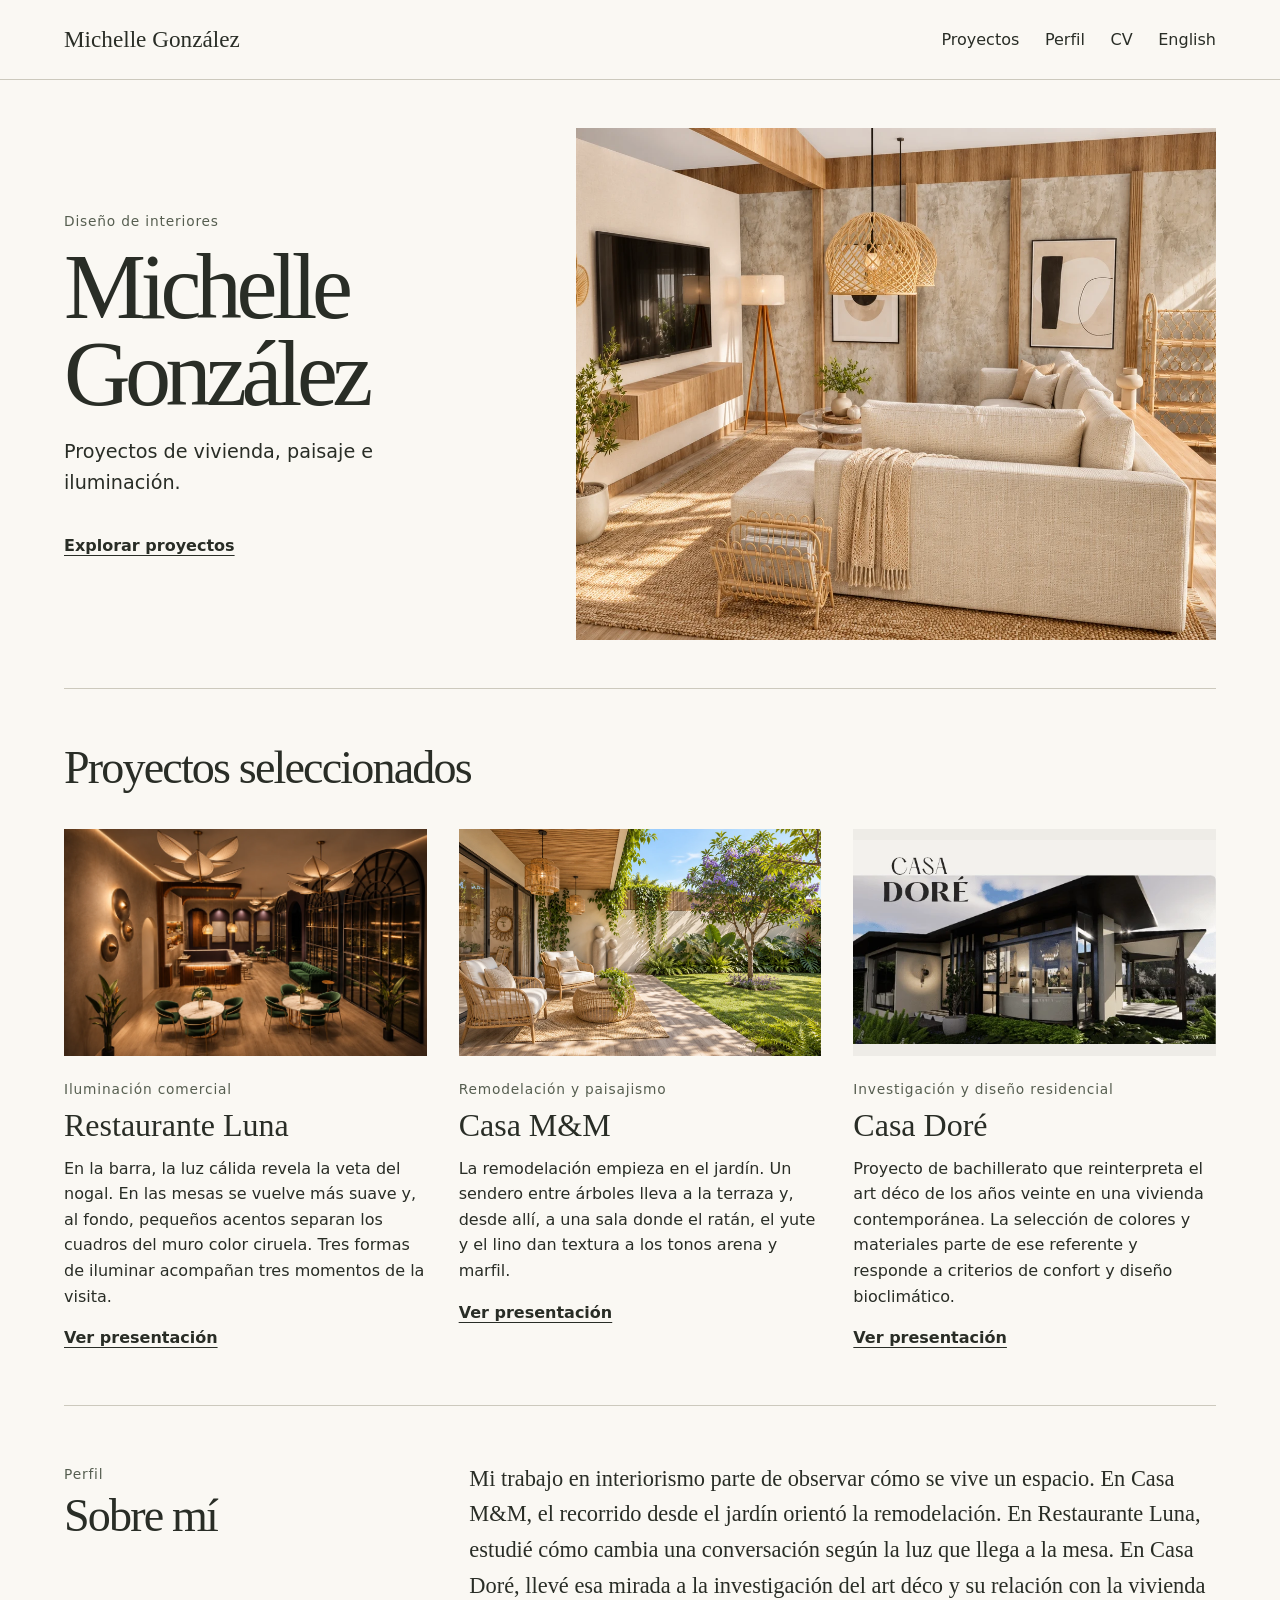
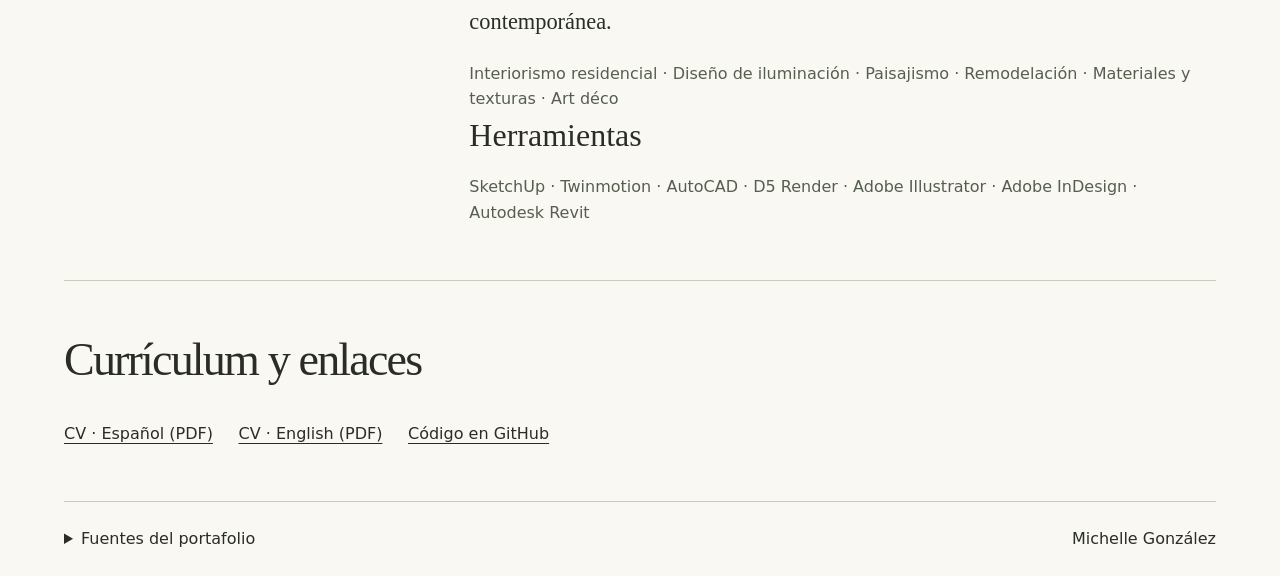
==== public/index.html @ 4751fafd "Agrega la primera versión del portafolio bilingüe" ====
<!doctype html><html lang="es"><head><meta charset="utf-8"><meta name="viewport" content="width=device-width,initial-scale=1"><title>Michelle González | Diseño de interiores</title><meta name="description" content="Mi trabajo en interiorismo parte de observar cómo se vive un espacio. En Casa M&amp;M, el recorrido desde el jardín orientó la remodelación. En Restaurante Luna, estudié cómo cambia una conversación según la luz que llega a la mesa. En Casa Doré, llevé esa mirada a la investigación del art déco y su relación con la vivienda contemporánea."><meta name="keywords" content="Interiorismo residencial, Diseño de iluminación, Paisajismo, Remodelación, Materiales y texturas, Art déco, SketchUp, Twinmotion, AutoCAD, D5 Render, Adobe Illustrator, Adobe InDesign, Autodesk Revit"><link rel="stylesheet" href="style.css"></head>
<body><header><a class="brand" href="#top">Michelle González</a><nav aria-label="Navegación"><a href="#projects">Proyectos</a><a href="#profile">Perfil</a><a href="#cv">CV</a><a lang="en" href="en.html">English</a></nav></header>
<main id="top"><section class="hero"><div><small>Diseño de interiores</small><h1>Michelle<br>González</h1><p>Proyectos de vivienda, paisaje e iluminación.</p><a class="under" href="#projects">Explorar proyectos</a></div><img src="img/sala.webp" alt="Sala de Casa M&amp;M con ventanales y mobiliario de fibras naturales"></section>
<section id="projects"><h2>Proyectos seleccionados</h2><div class="grid"><article><a href="https://canva.link/41zohzijkpnqaip" aria-label="Restaurante Luna"><img loading="lazy" src="img/luna.webp" alt="Restaurante Luna"></a><small>Iluminación comercial</small><h3>Restaurante Luna</h3><p>En la barra, la luz cálida revela la veta del nogal. En las mesas se vuelve más suave y, al fondo, pequeños acentos separan los cuadros del muro color ciruela. Tres formas de iluminar acompañan tres momentos de la visita.</p><a class="under" href="https://canva.link/41zohzijkpnqaip">Ver presentación</a></article><article><a href="https://canva.link/nnrv6c98b4fl7xy" aria-label="Casa M&amp;M"><img loading="lazy" src="img/jardin.webp" alt="Casa M&amp;M"></a><small>Remodelación y paisajismo</small><h3>Casa M&amp;M</h3><p>La remodelación empieza en el jardín. Un sendero entre árboles lleva a la terraza y, desde allí, a una sala donde el ratán, el yute y el lino dan textura a los tonos arena y marfil.</p><a class="under" href="https://canva.link/nnrv6c98b4fl7xy">Ver presentación</a></article><article><a href="https://canva.link/pjuh55f2u64yrvx" aria-label="Casa Doré"><img loading="lazy" src="img/dore.webp" alt="Casa Doré"></a><small>Investigación y diseño residencial</small><h3>Casa Doré</h3><p>Proyecto de bachillerato que reinterpreta el art déco de los años veinte en una vivienda contemporánea. La selección de colores y materiales parte de ese referente y responde a criterios de confort y diseño bioclimático.</p><a class="under" href="https://canva.link/pjuh55f2u64yrvx">Ver presentación</a></article></div></section>
<section class="profile" id="profile"><div><small>Perfil</small><h2>Sobre mí</h2></div><div><p>Mi trabajo en interiorismo parte de observar cómo se vive un espacio. En Casa M&M, el recorrido desde el jardín orientó la remodelación. En Restaurante Luna, estudié cómo cambia una conversación según la luz que llega a la mesa. En Casa Doré, llevé esa mirada a la investigación del art déco y su relación con la vivienda contemporánea.</p><p class="terms">Interiorismo residencial · Diseño de iluminación · Paisajismo · Remodelación · Materiales y texturas · Art déco</p><h3>Herramientas</h3><p class="terms">SketchUp · Twinmotion · AutoCAD · D5 Render · Adobe Illustrator · Adobe InDesign · Autodesk Revit</p></div></section>
<section id="cv"><h2>Currículum y enlaces</h2><div class="resources"><a href="cv/michelle-gonzalez-es.pdf">CV · Español (PDF)</a><a href="cv/michelle-gonzalez-en.pdf">CV · English (PDF)</a><a href="https://github.com/MGM12-create/Portfolio">Código en GitHub</a></div></section>
<footer><details><summary>Fuentes del portafolio</summary><ul><li>González, Michelle. <a href="https://canva.link/41zohzijkpnqaip"><i>Restaurante Luna</i></a>. Iluminación comercial. Canva.</li><li>González, Michelle. <a href="https://canva.link/nnrv6c98b4fl7xy"><i>Casa M&amp;M</i></a>. Remodelación y paisajismo. Canva.</li><li>González, Michelle. <a href="https://canva.link/pjuh55f2u64yrvx"><i>Casa Doré</i></a>. Investigación y diseño residencial. Canva.</li></ul></details><span>Michelle González</span></footer></main></body></html>
---- public/style.css ----
*{box-sizing:border-box}html{scroll-behavior:smooth}body{margin:0;background:#faf8f3;color:#292d26;font:1rem/1.6 system-ui,sans-serif}header,main{max-width:1440px;margin:auto}header{padding:1.3rem 5vw;display:flex;align-items:center;justify-content:space-between;gap:1.2rem;flex-wrap:wrap;border-bottom:1px solid #ccc9bd}.brand,h1,h2,h3{font-family:Georgia,serif;font-weight:400}.brand{font-size:1.45rem;text-decoration:none}a{color:inherit;text-underline-offset:.25em}nav,.resources{display:flex;gap:1.6rem;flex-wrap:wrap}nav a{text-decoration:none}nav a:hover,.brand:hover{text-decoration:underline}main{padding:0 5vw}.hero{display:grid;grid-template-columns:.85fr 1.15fr;align-items:center;gap:3vw;padding:3rem 0}.hero img{width:100%;height:clamp(340px,40vw,560px);object-fit:cover}.hero p{max-width:26ch;font-size:1.2rem}.hero .under{margin-top:1rem}small,.terms{color:#565e50}small{font-size:.86rem;letter-spacing:.06em}h1{font-size:clamp(3.8rem,7.2vw,7.3rem);letter-spacing:-.06em;line-height:.94;margin:.65rem 0 1.2rem}h2{font-size:clamp(2rem,3.6vw,3.7rem);line-height:1.1;margin:0 0 2.2rem;letter-spacing:-.04em}h3{font-size:2rem;margin:.3rem 0;line-height:1.15}section:not(.hero){border-top:1px solid #ccc9bd;padding:3.4rem 0}.grid{display:grid;grid-template-columns:repeat(3,1fr);gap:2rem}.grid img{width:100%;display:block;aspect-ratio:16/10;object-fit:cover;margin-bottom:1.3rem}.grid article:last-child img{object-fit:contain;background:#eeece7}.grid p{margin:.75rem 0 1rem}.under{display:inline-block;font-weight:550}.profile{display:grid;grid-template-columns:1fr 2fr;gap:2rem}.profile p{margin:0;font-family:Georgia,serif;font-size:1.4rem}.profile .terms{font:1rem/1.6 system-ui;margin-top:1.3rem}.profile h2{margin-top:.3rem}footer{border-top:1px solid #ccc9bd;padding:1.5rem 0;display:flex;justify-content:space-between;gap:1rem;flex-wrap:wrap}summary{cursor:pointer}a:focus-visible,summary:focus-visible{outline:3px solid #815638;outline-offset:4px}@media(max-width:760px){.hero,.profile,.grid{grid-template-columns:1fr}.hero{gap:2rem}.hero img{height:55vw;min-height:210px}.grid{gap:2.6rem}nav{gap:1rem}.profile{gap:.5rem}}@media(prefers-reduced-motion:reduce){html{scroll-behavior:auto}}
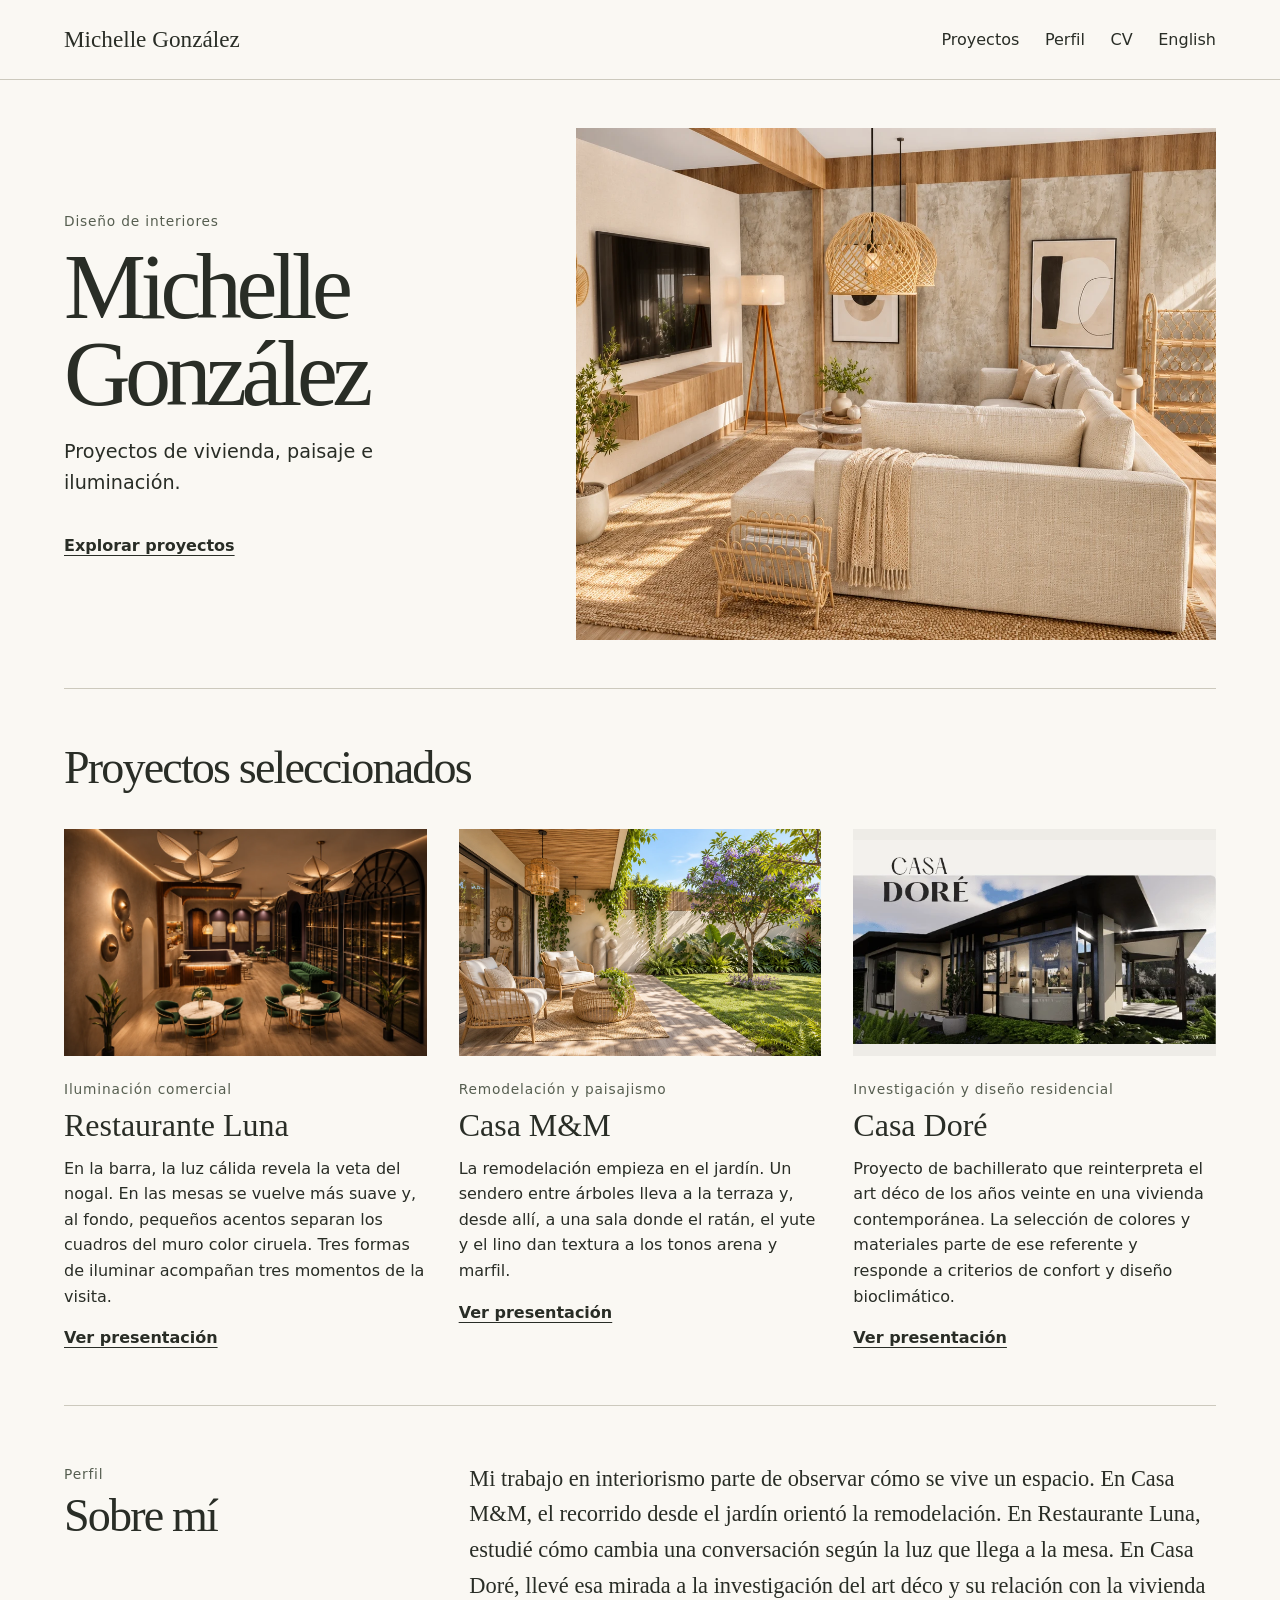
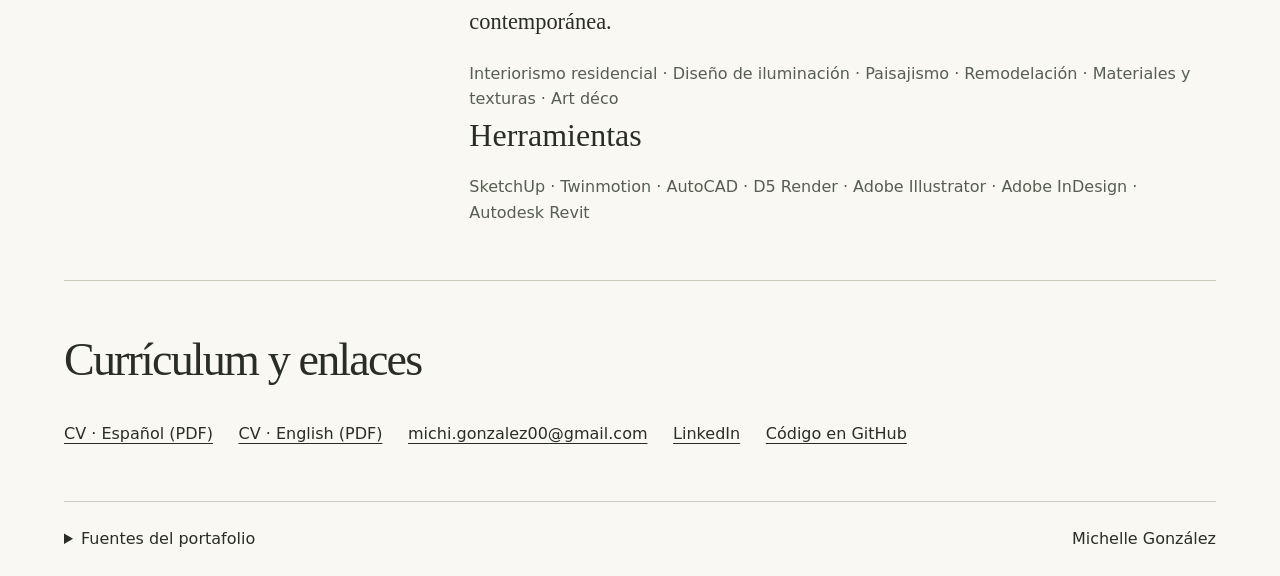
==== commit f944120f: "Agrega el correo y LinkedIn al portafolio" ====
--- a/public/index.html
+++ b/public/index.html
@@ -3,5 +3,5 @@
 <main id="top"><section class="hero"><div><small>Diseño de interiores</small><h1>Michelle<br>González</h1><p>Proyectos de vivienda, paisaje e iluminación.</p><a class="under" href="#projects">Explorar proyectos</a></div><img src="img/sala.webp" alt="Sala de Casa M&amp;M con ventanales y mobiliario de fibras naturales"></section>
 <section id="projects"><h2>Proyectos seleccionados</h2><div class="grid"><article><a href="https://canva.link/41zohzijkpnqaip" aria-label="Restaurante Luna"><img loading="lazy" src="img/luna.webp" alt="Restaurante Luna"></a><small>Iluminación comercial</small><h3>Restaurante Luna</h3><p>En la barra, la luz cálida revela la veta del nogal. En las mesas se vuelve más suave y, al fondo, pequeños acentos separan los cuadros del muro color ciruela. Tres formas de iluminar acompañan tres momentos de la visita.</p><a class="under" href="https://canva.link/41zohzijkpnqaip">Ver presentación</a></article><article><a href="https://canva.link/nnrv6c98b4fl7xy" aria-label="Casa M&amp;M"><img loading="lazy" src="img/jardin.webp" alt="Casa M&amp;M"></a><small>Remodelación y paisajismo</small><h3>Casa M&amp;M</h3><p>La remodelación empieza en el jardín. Un sendero entre árboles lleva a la terraza y, desde allí, a una sala donde el ratán, el yute y el lino dan textura a los tonos arena y marfil.</p><a class="under" href="https://canva.link/nnrv6c98b4fl7xy">Ver presentación</a></article><article><a href="https://canva.link/pjuh55f2u64yrvx" aria-label="Casa Doré"><img loading="lazy" src="img/dore.webp" alt="Casa Doré"></a><small>Investigación y diseño residencial</small><h3>Casa Doré</h3><p>Proyecto de bachillerato que reinterpreta el art déco de los años veinte en una vivienda contemporánea. La selección de colores y materiales parte de ese referente y responde a criterios de confort y diseño bioclimático.</p><a class="under" href="https://canva.link/pjuh55f2u64yrvx">Ver presentación</a></article></div></section>
 <section class="profile" id="profile"><div><small>Perfil</small><h2>Sobre mí</h2></div><div><p>Mi trabajo en interiorismo parte de observar cómo se vive un espacio. En Casa M&M, el recorrido desde el jardín orientó la remodelación. En Restaurante Luna, estudié cómo cambia una conversación según la luz que llega a la mesa. En Casa Doré, llevé esa mirada a la investigación del art déco y su relación con la vivienda contemporánea.</p><p class="terms">Interiorismo residencial · Diseño de iluminación · Paisajismo · Remodelación · Materiales y texturas · Art déco</p><h3>Herramientas</h3><p class="terms">SketchUp · Twinmotion · AutoCAD · D5 Render · Adobe Illustrator · Adobe InDesign · Autodesk Revit</p></div></section>
-<section id="cv"><h2>Currículum y enlaces</h2><div class="resources"><a href="cv/michelle-gonzalez-es.pdf">CV · Español (PDF)</a><a href="cv/michelle-gonzalez-en.pdf">CV · English (PDF)</a><a href="https://github.com/MGM12-create/Portfolio">Código en GitHub</a></div></section>
+<section id="cv"><h2>Currículum y enlaces</h2><div class="resources"><a href="cv/michelle-gonzalez-es.pdf">CV · Español (PDF)</a><a href="cv/michelle-gonzalez-en.pdf">CV · English (PDF)</a><a href="mailto:michi.gonzalez00@gmail.com">michi.gonzalez00@gmail.com</a><a href="https://www.linkedin.com/in/michelle-gonzalez-1055b81a6">LinkedIn</a><a href="https://github.com/MGM12-create/Portfolio">Código en GitHub</a></div></section>
 <footer><details><summary>Fuentes del portafolio</summary><ul><li>González, Michelle. <a href="https://canva.link/41zohzijkpnqaip"><i>Restaurante Luna</i></a>. Iluminación comercial. Canva.</li><li>González, Michelle. <a href="https://canva.link/nnrv6c98b4fl7xy"><i>Casa M&amp;M</i></a>. Remodelación y paisajismo. Canva.</li><li>González, Michelle. <a href="https://canva.link/pjuh55f2u64yrvx"><i>Casa Doré</i></a>. Investigación y diseño residencial. Canva.</li></ul></details><span>Michelle González</span></footer></main></body></html>
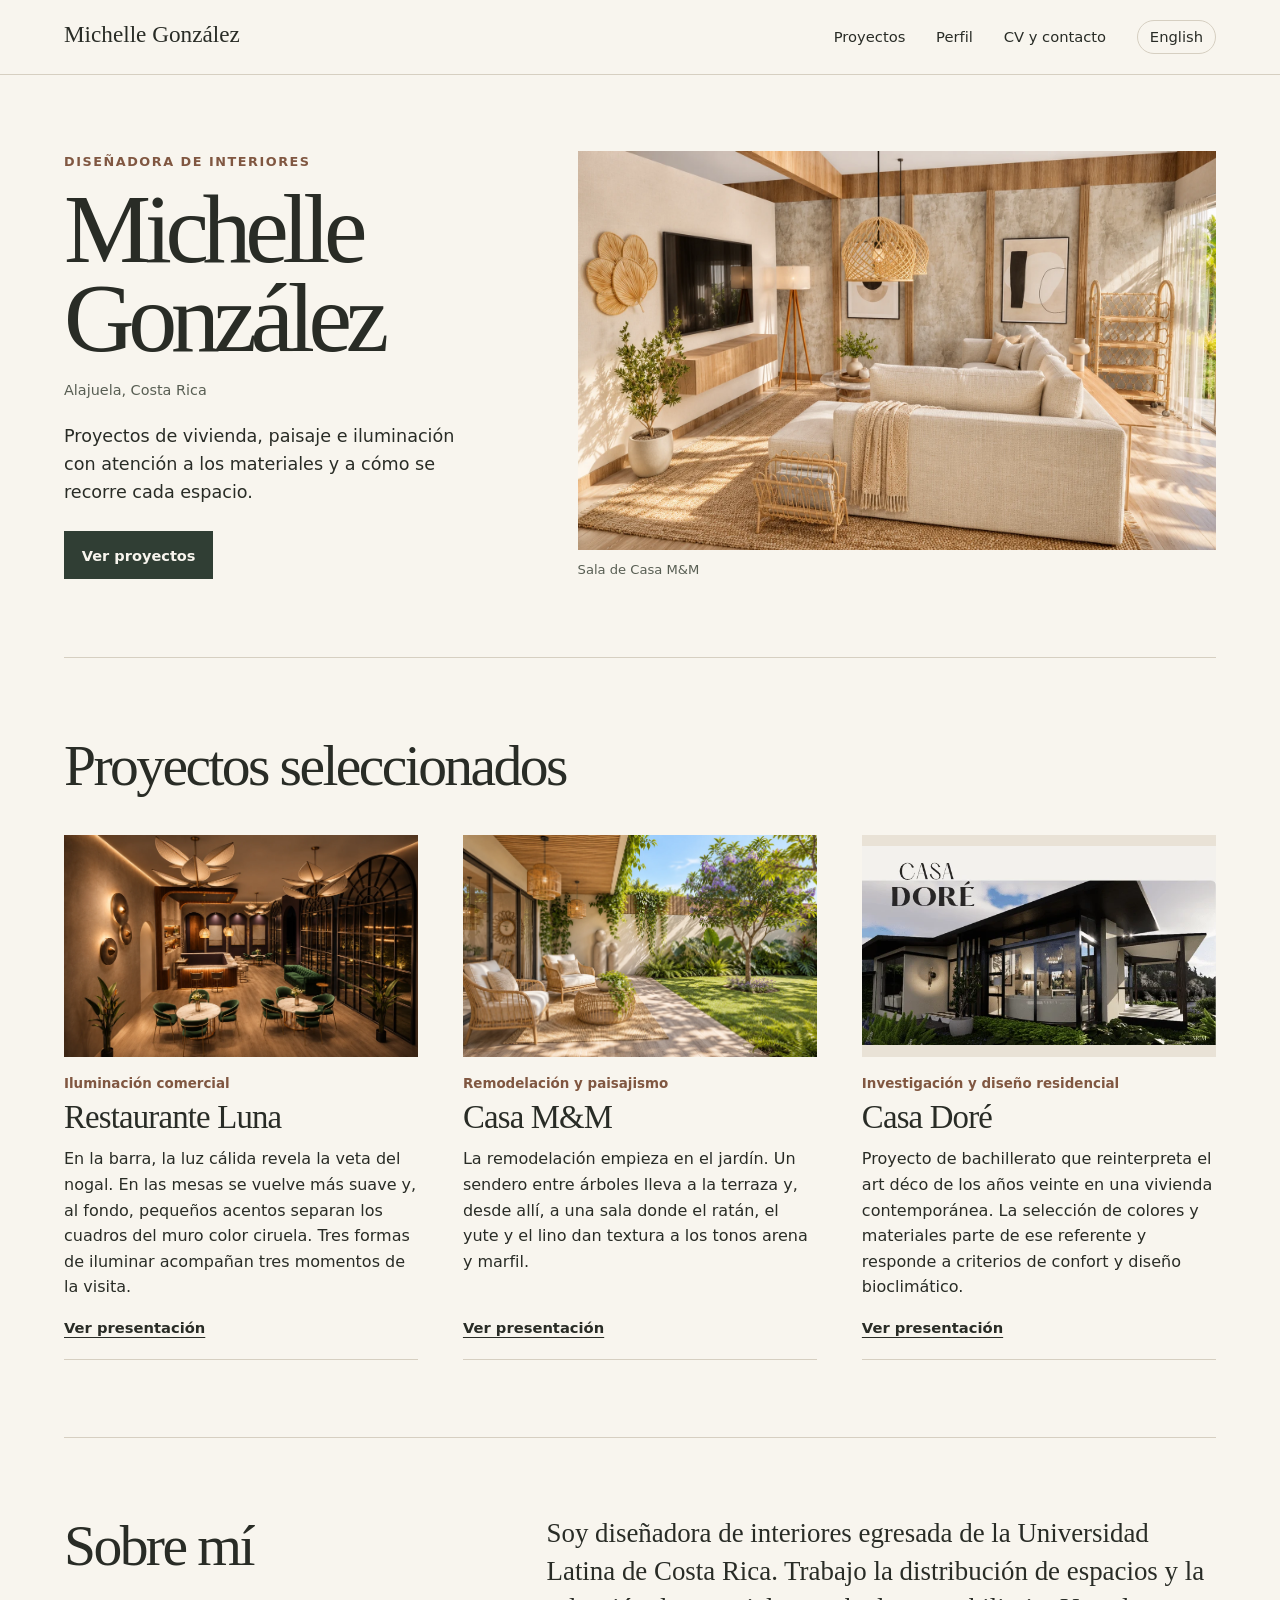
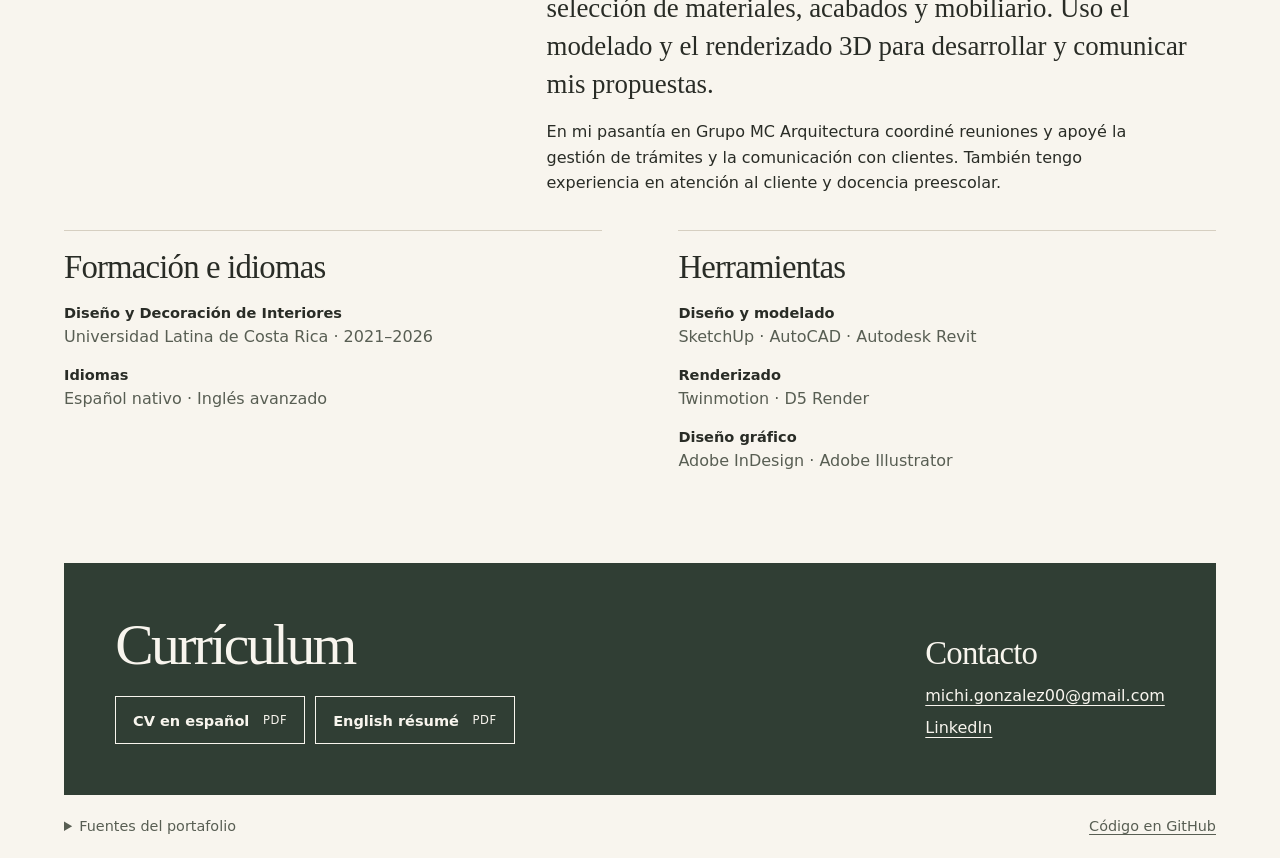
==== commit c3b51543: "Actualiza el perfil bilingüe, el diseño y los CV" ====
--- a/public/index.html
+++ b/public/index.html
@@ -1,7 +1,116 @@
-<!doctype html><html lang="es"><head><meta charset="utf-8"><meta name="viewport" content="width=device-width,initial-scale=1"><title>Michelle González | Diseño de interiores</title><meta name="description" content="Mi trabajo en interiorismo parte de observar cómo se vive un espacio. En Casa M&amp;M, el recorrido desde el jardín orientó la remodelación. En Restaurante Luna, estudié cómo cambia una conversación según la luz que llega a la mesa. En Casa Doré, llevé esa mirada a la investigación del art déco y su relación con la vivienda contemporánea."><meta name="keywords" content="Interiorismo residencial, Diseño de iluminación, Paisajismo, Remodelación, Materiales y texturas, Art déco, SketchUp, Twinmotion, AutoCAD, D5 Render, Adobe Illustrator, Adobe InDesign, Autodesk Revit"><link rel="stylesheet" href="style.css"></head>
-<body><header><a class="brand" href="#top">Michelle González</a><nav aria-label="Navegación"><a href="#projects">Proyectos</a><a href="#profile">Perfil</a><a href="#cv">CV</a><a lang="en" href="en.html">English</a></nav></header>
-<main id="top"><section class="hero"><div><small>Diseño de interiores</small><h1>Michelle<br>González</h1><p>Proyectos de vivienda, paisaje e iluminación.</p><a class="under" href="#projects">Explorar proyectos</a></div><img src="img/sala.webp" alt="Sala de Casa M&amp;M con ventanales y mobiliario de fibras naturales"></section>
-<section id="projects"><h2>Proyectos seleccionados</h2><div class="grid"><article><a href="https://canva.link/41zohzijkpnqaip" aria-label="Restaurante Luna"><img loading="lazy" src="img/luna.webp" alt="Restaurante Luna"></a><small>Iluminación comercial</small><h3>Restaurante Luna</h3><p>En la barra, la luz cálida revela la veta del nogal. En las mesas se vuelve más suave y, al fondo, pequeños acentos separan los cuadros del muro color ciruela. Tres formas de iluminar acompañan tres momentos de la visita.</p><a class="under" href="https://canva.link/41zohzijkpnqaip">Ver presentación</a></article><article><a href="https://canva.link/nnrv6c98b4fl7xy" aria-label="Casa M&amp;M"><img loading="lazy" src="img/jardin.webp" alt="Casa M&amp;M"></a><small>Remodelación y paisajismo</small><h3>Casa M&amp;M</h3><p>La remodelación empieza en el jardín. Un sendero entre árboles lleva a la terraza y, desde allí, a una sala donde el ratán, el yute y el lino dan textura a los tonos arena y marfil.</p><a class="under" href="https://canva.link/nnrv6c98b4fl7xy">Ver presentación</a></article><article><a href="https://canva.link/pjuh55f2u64yrvx" aria-label="Casa Doré"><img loading="lazy" src="img/dore.webp" alt="Casa Doré"></a><small>Investigación y diseño residencial</small><h3>Casa Doré</h3><p>Proyecto de bachillerato que reinterpreta el art déco de los años veinte en una vivienda contemporánea. La selección de colores y materiales parte de ese referente y responde a criterios de confort y diseño bioclimático.</p><a class="under" href="https://canva.link/pjuh55f2u64yrvx">Ver presentación</a></article></div></section>
-<section class="profile" id="profile"><div><small>Perfil</small><h2>Sobre mí</h2></div><div><p>Mi trabajo en interiorismo parte de observar cómo se vive un espacio. En Casa M&M, el recorrido desde el jardín orientó la remodelación. En Restaurante Luna, estudié cómo cambia una conversación según la luz que llega a la mesa. En Casa Doré, llevé esa mirada a la investigación del art déco y su relación con la vivienda contemporánea.</p><p class="terms">Interiorismo residencial · Diseño de iluminación · Paisajismo · Remodelación · Materiales y texturas · Art déco</p><h3>Herramientas</h3><p class="terms">SketchUp · Twinmotion · AutoCAD · D5 Render · Adobe Illustrator · Adobe InDesign · Autodesk Revit</p></div></section>
-<section id="cv"><h2>Currículum y enlaces</h2><div class="resources"><a href="cv/michelle-gonzalez-es.pdf">CV · Español (PDF)</a><a href="cv/michelle-gonzalez-en.pdf">CV · English (PDF)</a><a href="mailto:michi.gonzalez00@gmail.com">michi.gonzalez00@gmail.com</a><a href="https://www.linkedin.com/in/michelle-gonzalez-1055b81a6">LinkedIn</a><a href="https://github.com/MGM12-create/Portfolio">Código en GitHub</a></div></section>
-<footer><details><summary>Fuentes del portafolio</summary><ul><li>González, Michelle. <a href="https://canva.link/41zohzijkpnqaip"><i>Restaurante Luna</i></a>. Iluminación comercial. Canva.</li><li>González, Michelle. <a href="https://canva.link/nnrv6c98b4fl7xy"><i>Casa M&amp;M</i></a>. Remodelación y paisajismo. Canva.</li><li>González, Michelle. <a href="https://canva.link/pjuh55f2u64yrvx"><i>Casa Doré</i></a>. Investigación y diseño residencial. Canva.</li></ul></details><span>Michelle González</span></footer></main></body></html>+<!doctype html>
+<html lang="es">
+<head>
+  <meta charset="utf-8">
+  <meta name="viewport" content="width=device-width, initial-scale=1">
+  <title>Michelle González | Diseñadora de interiores</title>
+  <meta name="description" content="Soy diseñadora de interiores egresada de la Universidad Latina de Costa Rica. Trabajo la distribución de espacios y la selección de materiales, acabados y mobiliario. Uso el modelado y el renderizado 3D para desarrollar y comunicar mis propuestas.">
+  <link rel="stylesheet" href="style.css">
+</head>
+<body id="top">
+  <header class="site-header">
+    <a class="brand" href="#top">Michelle González</a>
+    <nav aria-label="Navegación principal">
+      <a href="#projects">Proyectos</a>
+      <a href="#profile">Perfil</a>
+      <a href="#cv">CV y contacto</a>
+      <a class="language" lang="en" hreflang="en" href="en.html">English</a>
+    </nav>
+  </header>
+  <main>
+    <section class="hero">
+      <div>
+        <p class="profession">Diseñadora de interiores</p>
+        <h1>Michelle<br>González</h1>
+        <p class="location">Alajuela, Costa Rica</p>
+        <p class="hero-intro">Proyectos de vivienda, paisaje e iluminación con atención a los materiales y a cómo se recorre cada espacio.</p>
+        <a class="button primary" href="#projects">Ver proyectos</a>
+      </div>
+      <figure>
+        <img src="img/sala.webp" width="1586" height="992" alt="Sala de Casa M&amp;M con ventanales y mobiliario de fibras naturales">
+        <figcaption>Sala de Casa M&amp;M</figcaption>
+      </figure>
+    </section>
+    <section class="projects" id="projects">
+      <h2>Proyectos seleccionados</h2>
+      <div class="project-grid">
+          <article class="project">
+            <a class="project-image" href="https://canva.link/41zohzijkpnqaip" aria-label="Ver presentación: Restaurante Luna">
+              <img loading="lazy" src="img/luna.webp" alt="Restaurante Luna">
+            </a>
+            <p class="project-category">Iluminación comercial</p>
+            <h3>Restaurante Luna</h3>
+            <p>En la barra, la luz cálida revela la veta del nogal. En las mesas se vuelve más suave y, al fondo, pequeños acentos separan los cuadros del muro color ciruela. Tres formas de iluminar acompañan tres momentos de la visita.</p>
+            <a class="project-link" href="https://canva.link/41zohzijkpnqaip" aria-label="Ver presentación: Restaurante Luna">Ver presentación</a>
+          </article>
+          <article class="project">
+            <a class="project-image" href="https://canva.link/nnrv6c98b4fl7xy" aria-label="Ver presentación: Casa M&amp;M">
+              <img loading="lazy" src="img/jardin.webp" alt="Casa M&amp;M">
+            </a>
+            <p class="project-category">Remodelación y paisajismo</p>
+            <h3>Casa M&amp;M</h3>
+            <p>La remodelación empieza en el jardín. Un sendero entre árboles lleva a la terraza y, desde allí, a una sala donde el ratán, el yute y el lino dan textura a los tonos arena y marfil.</p>
+            <a class="project-link" href="https://canva.link/nnrv6c98b4fl7xy" aria-label="Ver presentación: Casa M&amp;M">Ver presentación</a>
+          </article>
+          <article class="project">
+            <a class="project-image" href="https://canva.link/pjuh55f2u64yrvx" aria-label="Ver presentación: Casa Doré">
+              <img loading="lazy" src="img/dore.webp" alt="Casa Doré">
+            </a>
+            <p class="project-category">Investigación y diseño residencial</p>
+            <h3>Casa Doré</h3>
+            <p>Proyecto de bachillerato que reinterpreta el art déco de los años veinte en una vivienda contemporánea. La selección de colores y materiales parte de ese referente y responde a criterios de confort y diseño bioclimático.</p>
+            <a class="project-link" href="https://canva.link/pjuh55f2u64yrvx" aria-label="Ver presentación: Casa Doré">Ver presentación</a>
+          </article>
+      </div>
+    </section>
+    <section class="profile" id="profile">
+      <div class="profile-intro">
+        <h2>Sobre mí</h2>
+        <div>
+          <p class="bio">Soy diseñadora de interiores egresada de la Universidad Latina de Costa Rica. Trabajo la distribución de espacios y la selección de materiales, acabados y mobiliario. Uso el modelado y el renderizado 3D para desarrollar y comunicar mis propuestas.</p>
+          <p>En mi pasantía en Grupo MC Arquitectura coordiné reuniones y apoyé la gestión de trámites y la comunicación con clientes. También tengo experiencia en atención al cliente y docencia preescolar.</p>
+        </div>
+      </div>
+      <div class="profile-details">
+        <div>
+          <h3>Formación e idiomas</h3>
+          <dl>
+            <dt>Diseño y Decoración de Interiores</dt>
+            <dd>Universidad Latina de Costa Rica · 2021–2026</dd>
+            <dt>Idiomas</dt>
+            <dd>Español nativo · Inglés avanzado</dd>
+          </dl>
+        </div>
+        <div>
+          <h3>Herramientas</h3>
+          <dl>
+            <dt>Diseño y modelado</dt>
+            <dd>SketchUp · AutoCAD · Autodesk Revit</dd>
+            <dt>Renderizado</dt>
+            <dd>Twinmotion · D5 Render</dd>
+            <dt>Diseño gráfico</dt>
+            <dd>Adobe InDesign · Adobe Illustrator</dd>
+          </dl>
+        </div>
+      </div>
+    </section>
+    <section class="cv" id="cv">
+      <div>
+        <h2>Currículum</h2>
+        <div class="cv-links"><a class="button" href="cv/michelle-gonzalez-es.pdf" lang="es" hreflang="es">CV en español <span>PDF</span></a><a class="button" href="cv/michelle-gonzalez-en.pdf" lang="en" hreflang="en">English résumé <span>PDF</span></a></div>
+      </div>
+        <div class="contact">
+          <h3>Contacto</h3>
+          <ul><li><a href="mailto:michi.gonzalez00@gmail.com">michi.gonzalez00@gmail.com</a></li><li><a href="https://www.linkedin.com/in/michelle-gonzalez-1055b81a6">LinkedIn</a></li></ul>
+        </div>
+    </section>
+  </main>
+  <footer class="site-footer">
+    <details>
+      <summary>Fuentes del portafolio</summary>
+      <ul><li>González, Michelle. <a href="https://canva.link/41zohzijkpnqaip"><cite>Restaurante Luna</cite></a>. Iluminación comercial. Canva.</li><li>González, Michelle. <a href="https://canva.link/nnrv6c98b4fl7xy"><cite>Casa M&amp;M</cite></a>. Remodelación y paisajismo. Canva.</li><li>González, Michelle. <a href="https://canva.link/pjuh55f2u64yrvx"><cite>Casa Doré</cite></a>. Investigación y diseño residencial. Canva.</li></ul>
+    </details>
+    <a href="https://github.com/MGM12-create/Portfolio">Código en GitHub</a>
+  </footer>
+</body>
+</html>
--- a/public/style.css
+++ b/public/style.css
@@ -1 +1,320 @@
-*{box-sizing:border-box}html{scroll-behavior:smooth}body{margin:0;background:#faf8f3;color:#292d26;font:1rem/1.6 system-ui,sans-serif}header,main{max-width:1440px;margin:auto}header{padding:1.3rem 5vw;display:flex;align-items:center;justify-content:space-between;gap:1.2rem;flex-wrap:wrap;border-bottom:1px solid #ccc9bd}.brand,h1,h2,h3{font-family:Georgia,serif;font-weight:400}.brand{font-size:1.45rem;text-decoration:none}a{color:inherit;text-underline-offset:.25em}nav,.resources{display:flex;gap:1.6rem;flex-wrap:wrap}nav a{text-decoration:none}nav a:hover,.brand:hover{text-decoration:underline}main{padding:0 5vw}.hero{display:grid;grid-template-columns:.85fr 1.15fr;align-items:center;gap:3vw;padding:3rem 0}.hero img{width:100%;height:clamp(340px,40vw,560px);object-fit:cover}.hero p{max-width:26ch;font-size:1.2rem}.hero .under{margin-top:1rem}small,.terms{color:#565e50}small{font-size:.86rem;letter-spacing:.06em}h1{font-size:clamp(3.8rem,7.2vw,7.3rem);letter-spacing:-.06em;line-height:.94;margin:.65rem 0 1.2rem}h2{font-size:clamp(2rem,3.6vw,3.7rem);line-height:1.1;margin:0 0 2.2rem;letter-spacing:-.04em}h3{font-size:2rem;margin:.3rem 0;line-height:1.15}section:not(.hero){border-top:1px solid #ccc9bd;padding:3.4rem 0}.grid{display:grid;grid-template-columns:repeat(3,1fr);gap:2rem}.grid img{width:100%;display:block;aspect-ratio:16/10;object-fit:cover;margin-bottom:1.3rem}.grid article:last-child img{object-fit:contain;background:#eeece7}.grid p{margin:.75rem 0 1rem}.under{display:inline-block;font-weight:550}.profile{display:grid;grid-template-columns:1fr 2fr;gap:2rem}.profile p{margin:0;font-family:Georgia,serif;font-size:1.4rem}.profile .terms{font:1rem/1.6 system-ui;margin-top:1.3rem}.profile h2{margin-top:.3rem}footer{border-top:1px solid #ccc9bd;padding:1.5rem 0;display:flex;justify-content:space-between;gap:1rem;flex-wrap:wrap}summary{cursor:pointer}a:focus-visible,summary:focus-visible{outline:3px solid #815638;outline-offset:4px}@media(max-width:760px){.hero,.profile,.grid{grid-template-columns:1fr}.hero{gap:2rem}.hero img{height:55vw;min-height:210px}.grid{gap:2.6rem}nav{gap:1rem}.profile{gap:.5rem}}@media(prefers-reduced-motion:reduce){html{scroll-behavior:auto}}
+:root {
+  --paper: #f8f5ee;
+  --ink: #292c26;
+  --muted: #585e53;
+  --rule: #d6cfc1;
+  --green: #303e34;
+  --accent: #805741;
+  --serif: Georgia, "Times New Roman", serif;
+  --gutter: clamp(1.25rem, 5vw, 5rem);
+  --content: 90rem;
+}
+
+* { box-sizing: border-box; }
+
+html { scroll-behavior: smooth; }
+
+body {
+  margin: 0;
+  background: var(--paper);
+  color: var(--ink);
+  font: 1rem/1.6 system-ui, sans-serif;
+}
+
+a {
+  color: inherit;
+  text-underline-offset: .24em;
+}
+
+a:hover { text-decoration-thickness: .12em; }
+
+a:focus-visible,
+summary:focus-visible {
+  outline: 2px solid currentColor;
+  outline-offset: 4px;
+}
+
+h1, h2, h3 {
+  margin: 0;
+  font-family: var(--serif);
+  font-weight: 400;
+  line-height: 1.08;
+}
+
+h2 {
+  font-size: clamp(2.35rem, 4.5vw, 4.2rem);
+  letter-spacing: -.045em;
+}
+
+h3 {
+  font-size: clamp(1.55rem, 3vw, 2.05rem);
+  letter-spacing: -.025em;
+}
+
+.site-header,
+.site-footer,
+main {
+  max-width: var(--content);
+  margin-inline: auto;
+  padding-inline: var(--gutter);
+}
+
+.site-header,
+.site-footer {
+  display: flex;
+  flex-wrap: wrap;
+  align-items: baseline;
+  justify-content: space-between;
+  gap: .75rem 1.5rem;
+  padding-block: 1.25rem;
+}
+
+.site-header { border-bottom: 1px solid var(--rule); }
+
+.brand {
+  font: 1.45rem/1.2 var(--serif);
+  text-decoration: none;
+}
+
+nav {
+  display: flex;
+  flex-wrap: wrap;
+  align-items: center;
+  gap: .35rem clamp(.85rem, 2.4vw, 2rem);
+  font-size: .92rem;
+}
+
+nav a {
+  padding-block: .25rem;
+  text-decoration: none;
+}
+
+nav a:hover,
+.brand:hover {
+  text-decoration: underline;
+}
+
+.language {
+  border: 1px solid var(--rule);
+  border-radius: 2rem;
+  padding-inline: .75rem;
+}
+
+.hero {
+  display: grid;
+  grid-template-columns: 1fr 1.42fr;
+  align-items: center;
+  gap: clamp(2rem, 5vw, 5.5rem);
+  padding-block: clamp(2.75rem, 6vw, 6rem);
+}
+
+.profession {
+  margin: 0;
+  color: var(--accent);
+  font-size: .8rem;
+  font-weight: 650;
+  letter-spacing: .12em;
+  text-transform: uppercase;
+}
+
+h1 {
+  margin-block: .75rem 1rem;
+  font-size: clamp(3.5rem, 7.65vw, 7.25rem);
+  letter-spacing: -.065em;
+  line-height: .91;
+}
+
+.location {
+  margin: 0;
+  color: var(--muted);
+  font-size: .9rem;
+}
+
+.hero-intro {
+  max-width: 35ch;
+  margin-block: 1.25rem 1.55rem;
+  font-size: 1.1rem;
+}
+
+.button {
+  display: inline-flex;
+  align-items: center;
+  gap: .85rem;
+  padding: .7rem 1.05rem;
+  border: 1px solid currentColor;
+  font-size: .91rem;
+  font-weight: 600;
+  text-decoration: none;
+}
+
+.button:hover {
+  text-decoration: underline;
+}
+
+.primary {
+  border-color: var(--green);
+  background: var(--green);
+  color: var(--paper);
+}
+
+.hero figure { margin: 0; }
+
+.hero img,
+.project img {
+  display: block;
+  width: 100%;
+  height: auto;
+  object-fit: cover;
+  background: #e9e2d6;
+}
+
+.hero img { aspect-ratio: 8 / 5; }
+
+figcaption {
+  padding-top: .55rem;
+  color: var(--muted);
+  font-size: .82rem;
+}
+
+section[id] { scroll-margin-top: 1rem; }
+
+.projects,
+.profile {
+  border-top: 1px solid var(--rule);
+  padding-block: clamp(2.75rem, 6vw, 5.25rem);
+}
+
+.project-grid {
+  display: grid;
+  grid-template-columns: repeat(3, minmax(0, 1fr));
+  gap: clamp(1.25rem, 3.5vw, 3.5rem);
+  margin-top: clamp(1.6rem, 3vw, 2.75rem);
+}
+
+.project {
+  display: flex;
+  flex-direction: column;
+  border-bottom: 1px solid var(--rule);
+  padding-bottom: 1.25rem;
+}
+
+.project img { aspect-ratio: 8 / 5; }
+
+.project:last-child img { object-fit: contain; }
+
+.project p { margin: .7rem 0 1rem; }
+
+.project .project-category {
+  color: var(--accent);
+  font-size: .84rem;
+  font-weight: 600;
+  margin: 1rem 0 .35rem;
+}
+
+.project-link {
+  align-self: flex-start;
+  margin-top: auto;
+  font-size: .92rem;
+  font-weight: 600;
+}
+
+.profile-intro {
+  display: grid;
+  grid-template-columns: 1fr 1.65fr;
+  gap: 1.2rem clamp(2rem, 6vw, 6rem);
+}
+
+.profile-intro p {
+  max-width: 62ch;
+  margin: 0;
+}
+
+.profile-intro .bio {
+  margin-bottom: 1rem;
+  font: clamp(1.3rem, 2.1vw, 1.75rem)/1.4 var(--serif);
+}
+
+.profile-details {
+  display: grid;
+  grid-template-columns: 1fr 1fr;
+  gap: 1.5rem clamp(2rem, 6vw, 6rem);
+  margin-top: 2.1rem;
+}
+
+.profile-details > div {
+  border-top: 1px solid var(--rule);
+  padding-top: 1.2rem;
+}
+
+.profile-details dl { margin-bottom: 0; }
+
+.profile-details dt {
+  font-size: .91rem;
+  font-weight: 650;
+}
+
+.profile-details dd {
+  margin: 0 0 .8rem;
+  color: var(--muted);
+}
+
+.cv {
+  display: flex;
+  flex-wrap: wrap;
+  align-items: baseline;
+  justify-content: space-between;
+  gap: 1.75rem 3rem;
+  padding: clamp(1.5rem, 4vw, 3.5rem);
+  background: var(--green);
+  color: var(--paper);
+}
+
+.cv-links {
+  display: flex;
+  flex-wrap: wrap;
+  gap: .65rem;
+  margin-top: 1.25rem;
+}
+
+.cv-links span {
+  font-size: .72rem;
+  font-weight: 500;
+  letter-spacing: .05em;
+}
+
+.contact ul {
+  display: grid;
+  gap: .4rem;
+  margin: .7rem 0 0;
+  padding: 0;
+  list-style: none;
+  overflow-wrap: anywhere;
+}
+
+.site-footer {
+  color: var(--muted);
+  font-size: .9rem;
+}
+
+summary { cursor: pointer; }
+
+@media (max-width: 760px) {
+  .hero,
+  .profile-intro,
+  .profile-details,
+  .project-grid {
+    grid-template-columns: minmax(0, 1fr);
+  }
+
+  .hero { gap: 1.75rem; }
+
+  h1 { font-size: clamp(3.5rem, 11vw, 5.5rem); }
+
+  .project-grid { gap: 2rem; }
+
+  .profile-details { margin-top: 1.5rem; }
+}
+
+@media (prefers-reduced-motion: reduce) {
+  html { scroll-behavior: auto; }
+}
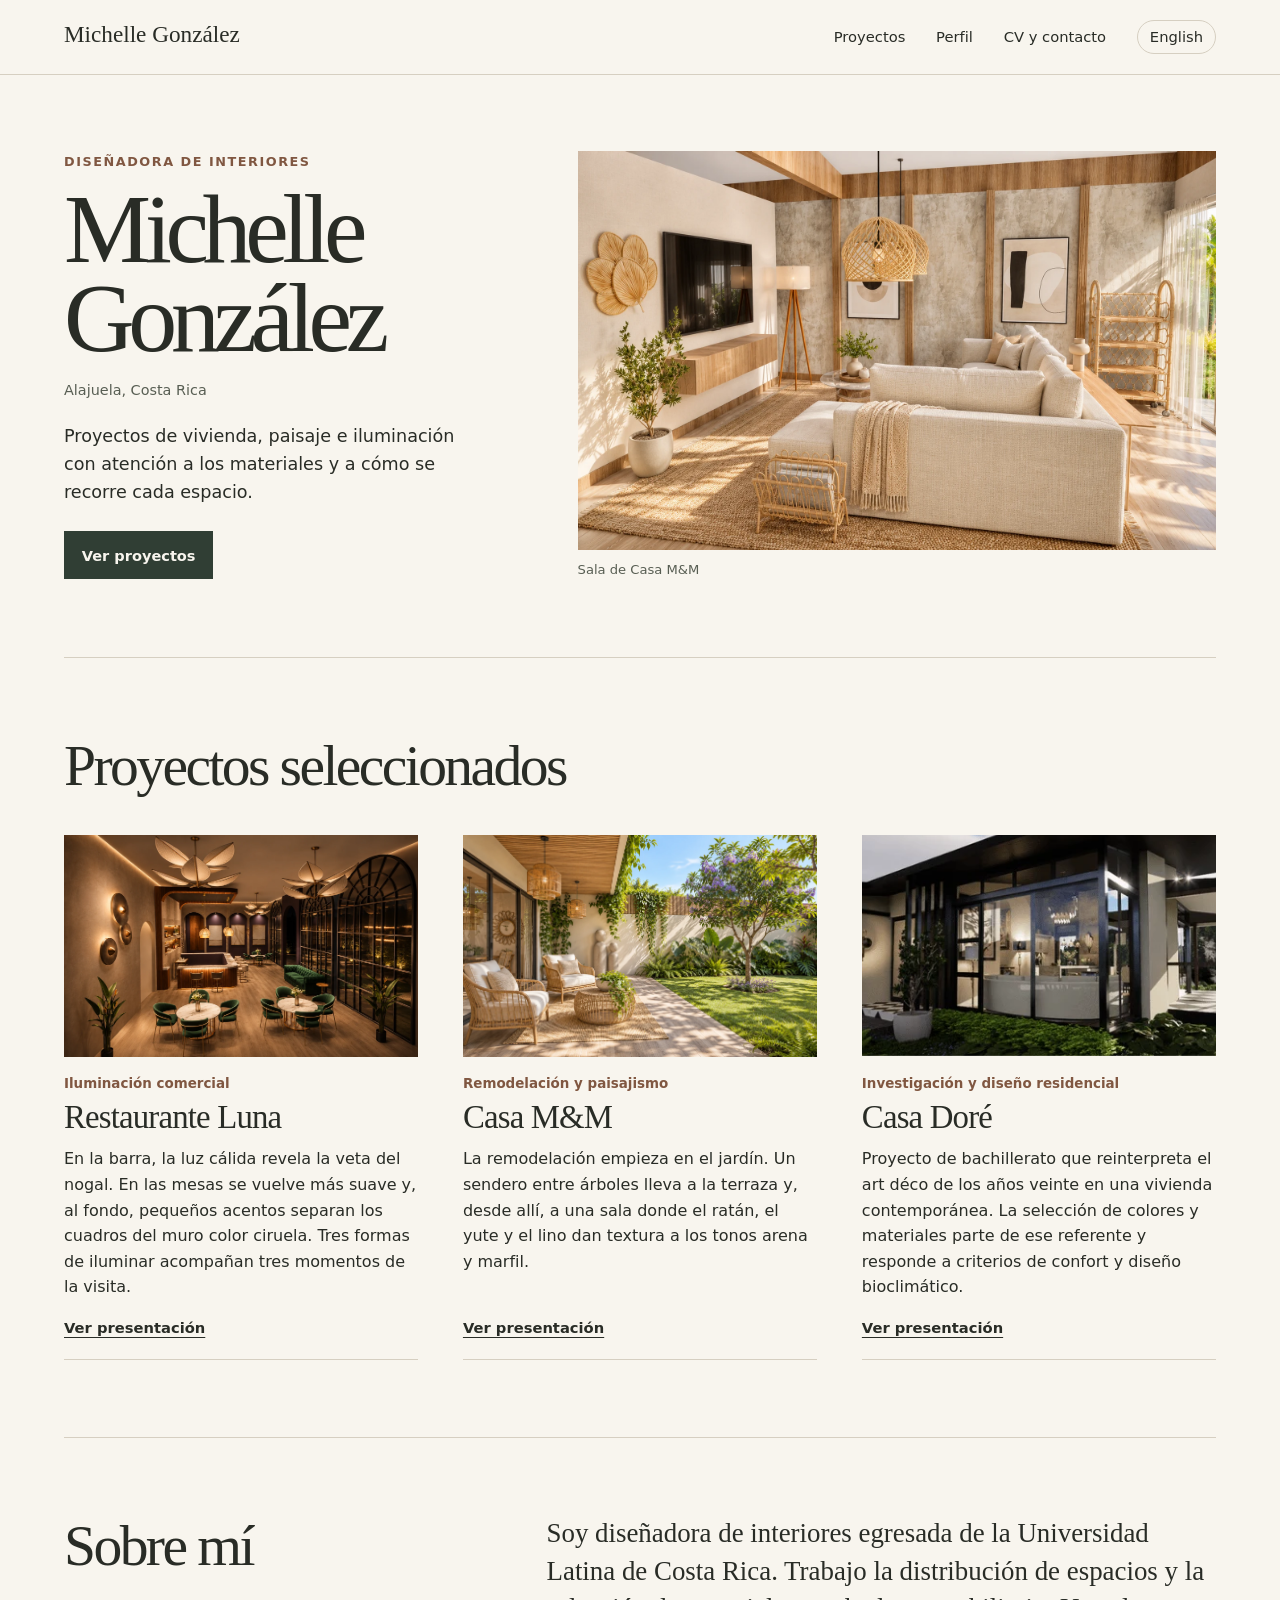
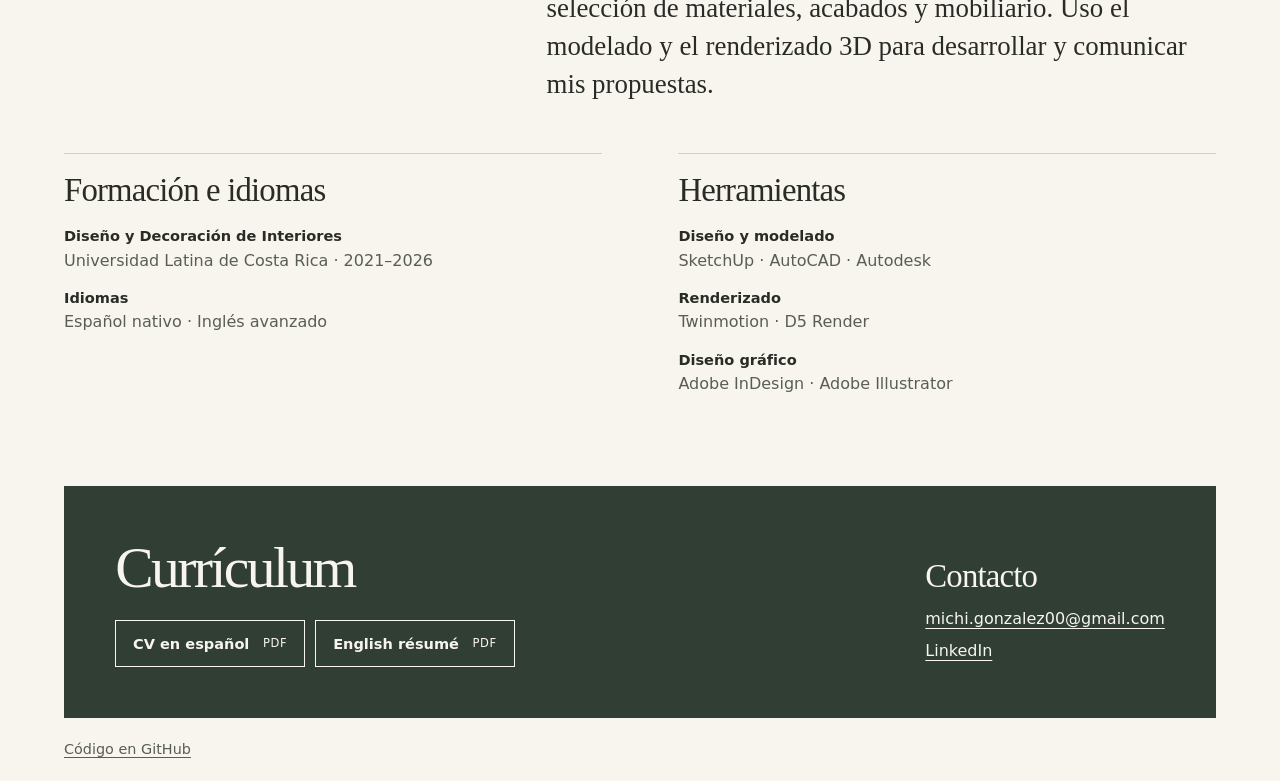
==== commit 5e6e1591: "Ajusta la tarjeta de Casa Doré y el contenido bilingüe" ====
--- a/public/index.html
+++ b/public/index.html
@@ -34,7 +34,7 @@
     <section class="projects" id="projects">
       <h2>Proyectos seleccionados</h2>
       <div class="project-grid">
-          <article class="project">
+          <article class="project project-luna">
             <a class="project-image" href="https://canva.link/41zohzijkpnqaip" aria-label="Ver presentación: Restaurante Luna">
               <img loading="lazy" src="img/luna.webp" alt="Restaurante Luna">
             </a>
@@ -43,7 +43,7 @@
             <p>En la barra, la luz cálida revela la veta del nogal. En las mesas se vuelve más suave y, al fondo, pequeños acentos separan los cuadros del muro color ciruela. Tres formas de iluminar acompañan tres momentos de la visita.</p>
             <a class="project-link" href="https://canva.link/41zohzijkpnqaip" aria-label="Ver presentación: Restaurante Luna">Ver presentación</a>
           </article>
-          <article class="project">
+          <article class="project project-jardin">
             <a class="project-image" href="https://canva.link/nnrv6c98b4fl7xy" aria-label="Ver presentación: Casa M&amp;M">
               <img loading="lazy" src="img/jardin.webp" alt="Casa M&amp;M">
             </a>
@@ -52,7 +52,7 @@
             <p>La remodelación empieza en el jardín. Un sendero entre árboles lleva a la terraza y, desde allí, a una sala donde el ratán, el yute y el lino dan textura a los tonos arena y marfil.</p>
             <a class="project-link" href="https://canva.link/nnrv6c98b4fl7xy" aria-label="Ver presentación: Casa M&amp;M">Ver presentación</a>
           </article>
-          <article class="project">
+          <article class="project project-dore">
             <a class="project-image" href="https://canva.link/pjuh55f2u64yrvx" aria-label="Ver presentación: Casa Doré">
               <img loading="lazy" src="img/dore.webp" alt="Casa Doré">
             </a>
@@ -68,7 +68,6 @@
         <h2>Sobre mí</h2>
         <div>
           <p class="bio">Soy diseñadora de interiores egresada de la Universidad Latina de Costa Rica. Trabajo la distribución de espacios y la selección de materiales, acabados y mobiliario. Uso el modelado y el renderizado 3D para desarrollar y comunicar mis propuestas.</p>
-          <p>En mi pasantía en Grupo MC Arquitectura coordiné reuniones y apoyé la gestión de trámites y la comunicación con clientes. También tengo experiencia en atención al cliente y docencia preescolar.</p>
         </div>
       </div>
       <div class="profile-details">
@@ -85,7 +84,7 @@
           <h3>Herramientas</h3>
           <dl>
             <dt>Diseño y modelado</dt>
-            <dd>SketchUp · AutoCAD · Autodesk Revit</dd>
+            <dd>SketchUp · AutoCAD · Autodesk</dd>
             <dt>Renderizado</dt>
             <dd>Twinmotion · D5 Render</dd>
             <dt>Diseño gráfico</dt>
@@ -106,10 +105,6 @@
     </section>
   </main>
   <footer class="site-footer">
-    <details>
-      <summary>Fuentes del portafolio</summary>
-      <ul><li>González, Michelle. <a href="https://canva.link/41zohzijkpnqaip"><cite>Restaurante Luna</cite></a>. Iluminación comercial. Canva.</li><li>González, Michelle. <a href="https://canva.link/nnrv6c98b4fl7xy"><cite>Casa M&amp;M</cite></a>. Remodelación y paisajismo. Canva.</li><li>González, Michelle. <a href="https://canva.link/pjuh55f2u64yrvx"><cite>Casa Doré</cite></a>. Investigación y diseño residencial. Canva.</li></ul>
-    </details>
     <a href="https://github.com/MGM12-create/Portfolio">Código en GitHub</a>
   </footer>
 </body>
--- a/public/style.css
+++ b/public/style.css
@@ -28,8 +28,7 @@
 
 a:hover { text-decoration-thickness: .12em; }
 
-a:focus-visible,
-summary:focus-visible {
+a:focus-visible {
   outline: 2px solid currentColor;
   outline-offset: 4px;
 }
@@ -200,7 +199,12 @@
 
 .project img { aspect-ratio: 8 / 5; }
 
-.project:last-child img { object-fit: contain; }
+.project-dore .project-image { overflow: hidden; }
+
+.project-dore img {
+  transform: scale(1.46);
+  transform-origin: center bottom;
+}
 
 .project p { margin: .7rem 0 1rem; }
 
@@ -296,8 +300,6 @@
   font-size: .9rem;
 }
 
-summary { cursor: pointer; }
-
 @media (max-width: 760px) {
   .hero,
   .profile-intro,
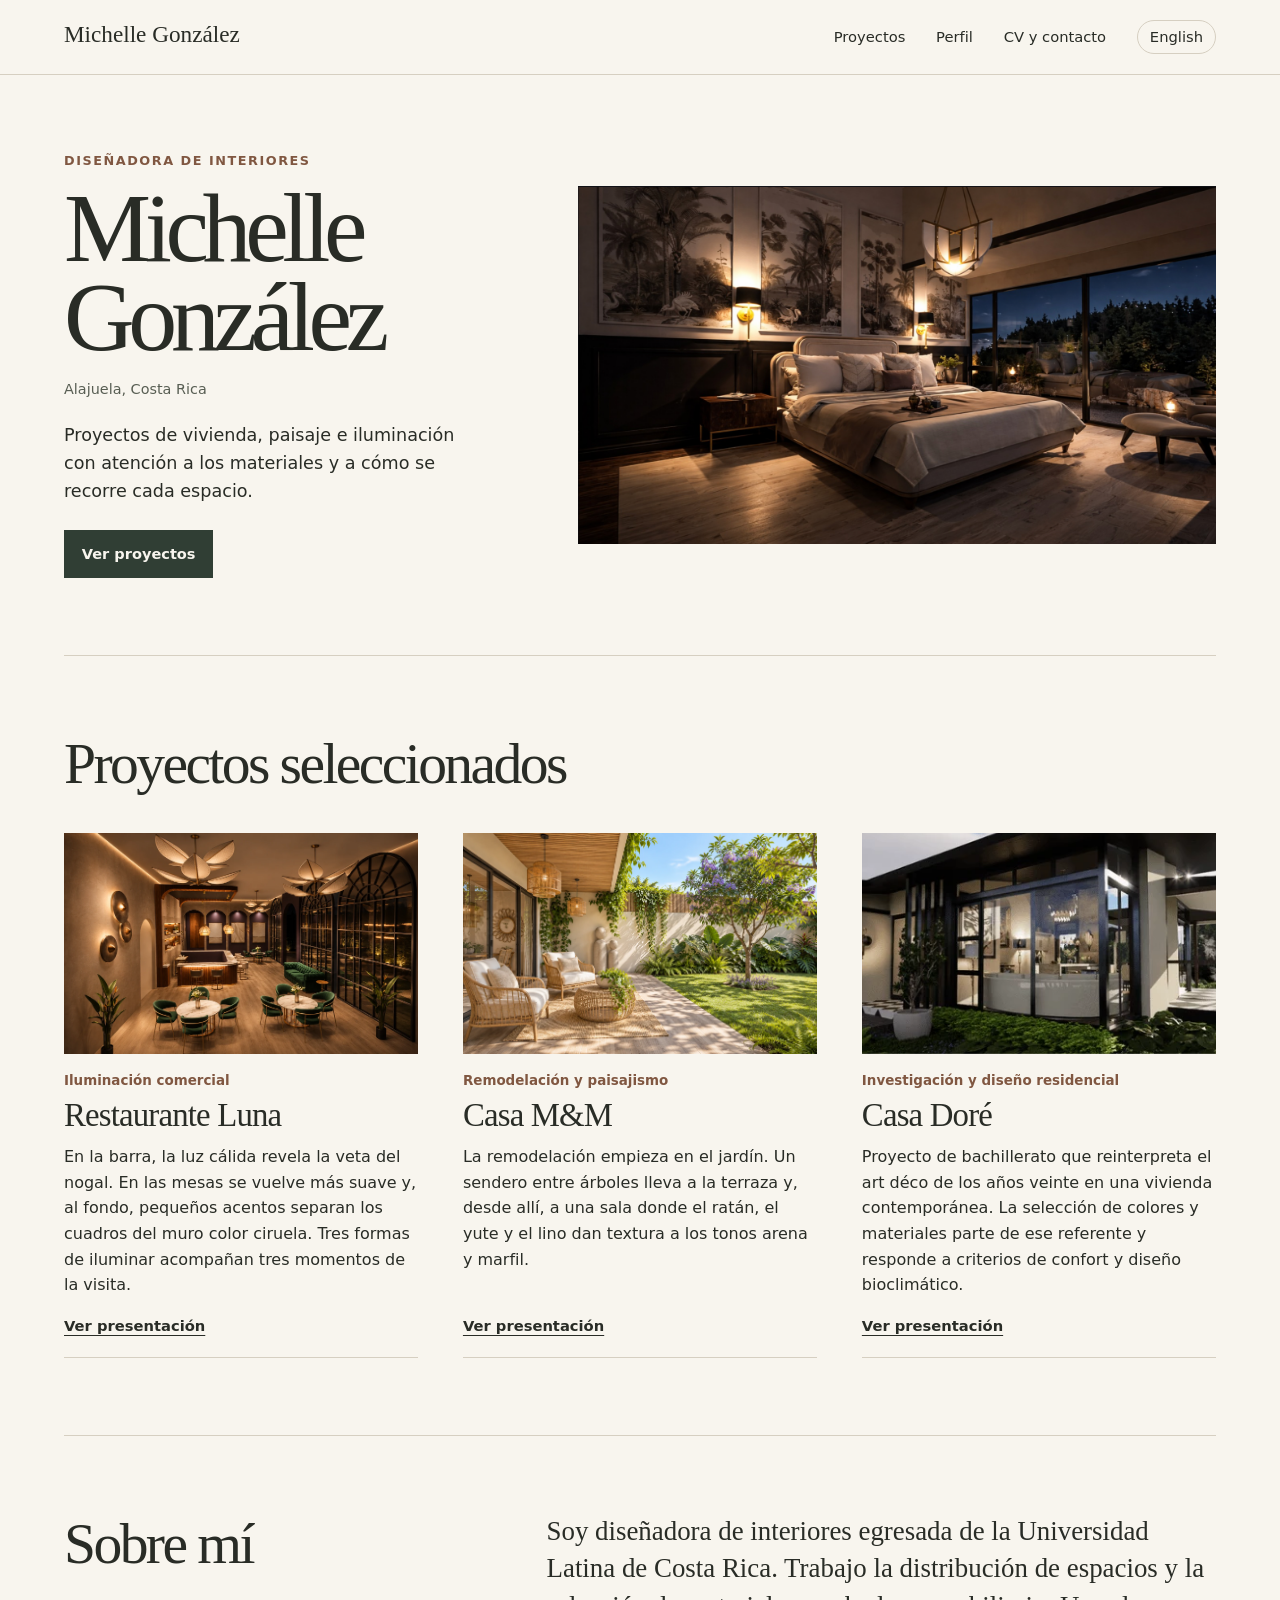
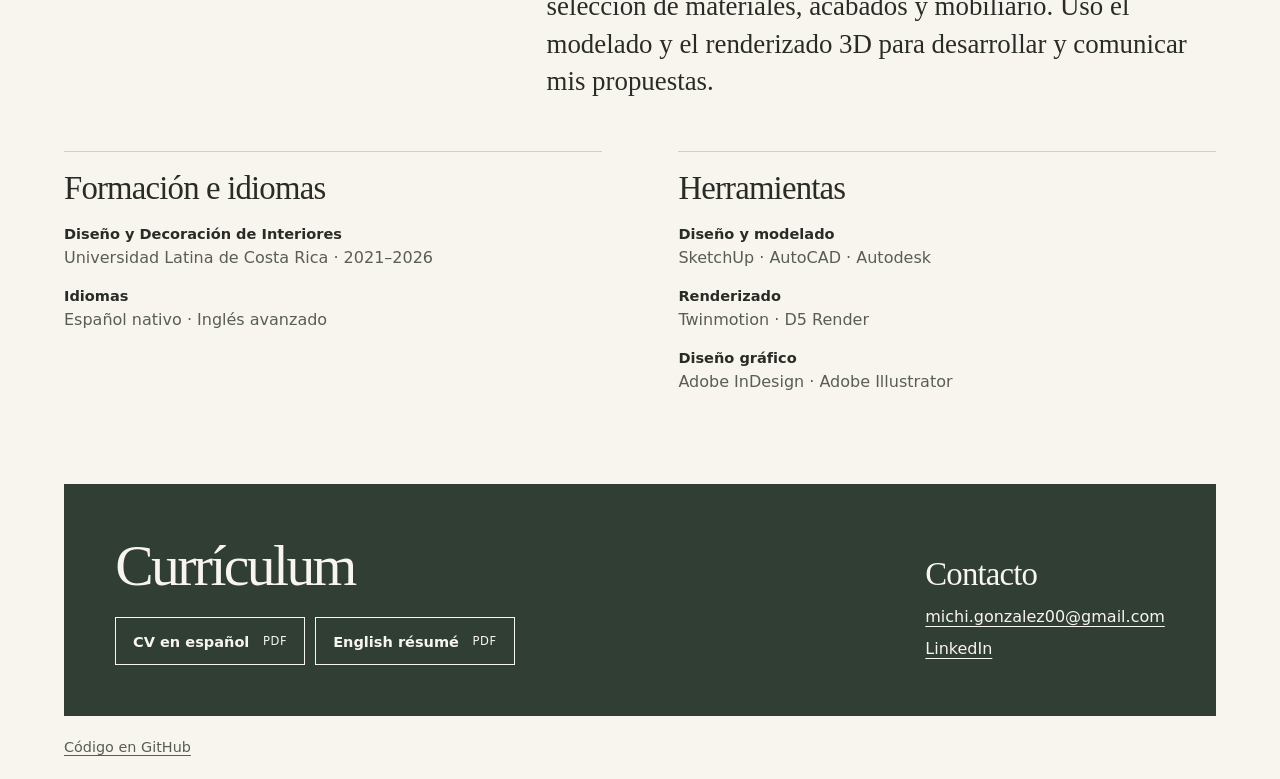
==== commit d92eb5a0: "Cambia la portada por el dormitorio" ====
--- a/public/index.html
+++ b/public/index.html
@@ -27,8 +27,7 @@
         <a class="button primary" href="#projects">Ver proyectos</a>
       </div>
       <figure>
-        <img src="img/sala.webp" width="1586" height="992" alt="Sala de Casa M&amp;M con ventanales y mobiliario de fibras naturales">
-        <figcaption>Sala de Casa M&amp;M</figcaption>
+        <img src="img/portada-dormitorio.png" width="1570" height="880" alt="Dormitorio con iluminación cálida y una terraza visible a través de los ventanales">
       </figure>
     </section>
     <section class="projects" id="projects">
--- a/public/style.css
+++ b/public/style.css
@@ -167,14 +167,6 @@
   background: #e9e2d6;
 }
 
-.hero img { aspect-ratio: 8 / 5; }
-
-figcaption {
-  padding-top: .55rem;
-  color: var(--muted);
-  font-size: .82rem;
-}
-
 section[id] { scroll-margin-top: 1rem; }
 
 .projects,
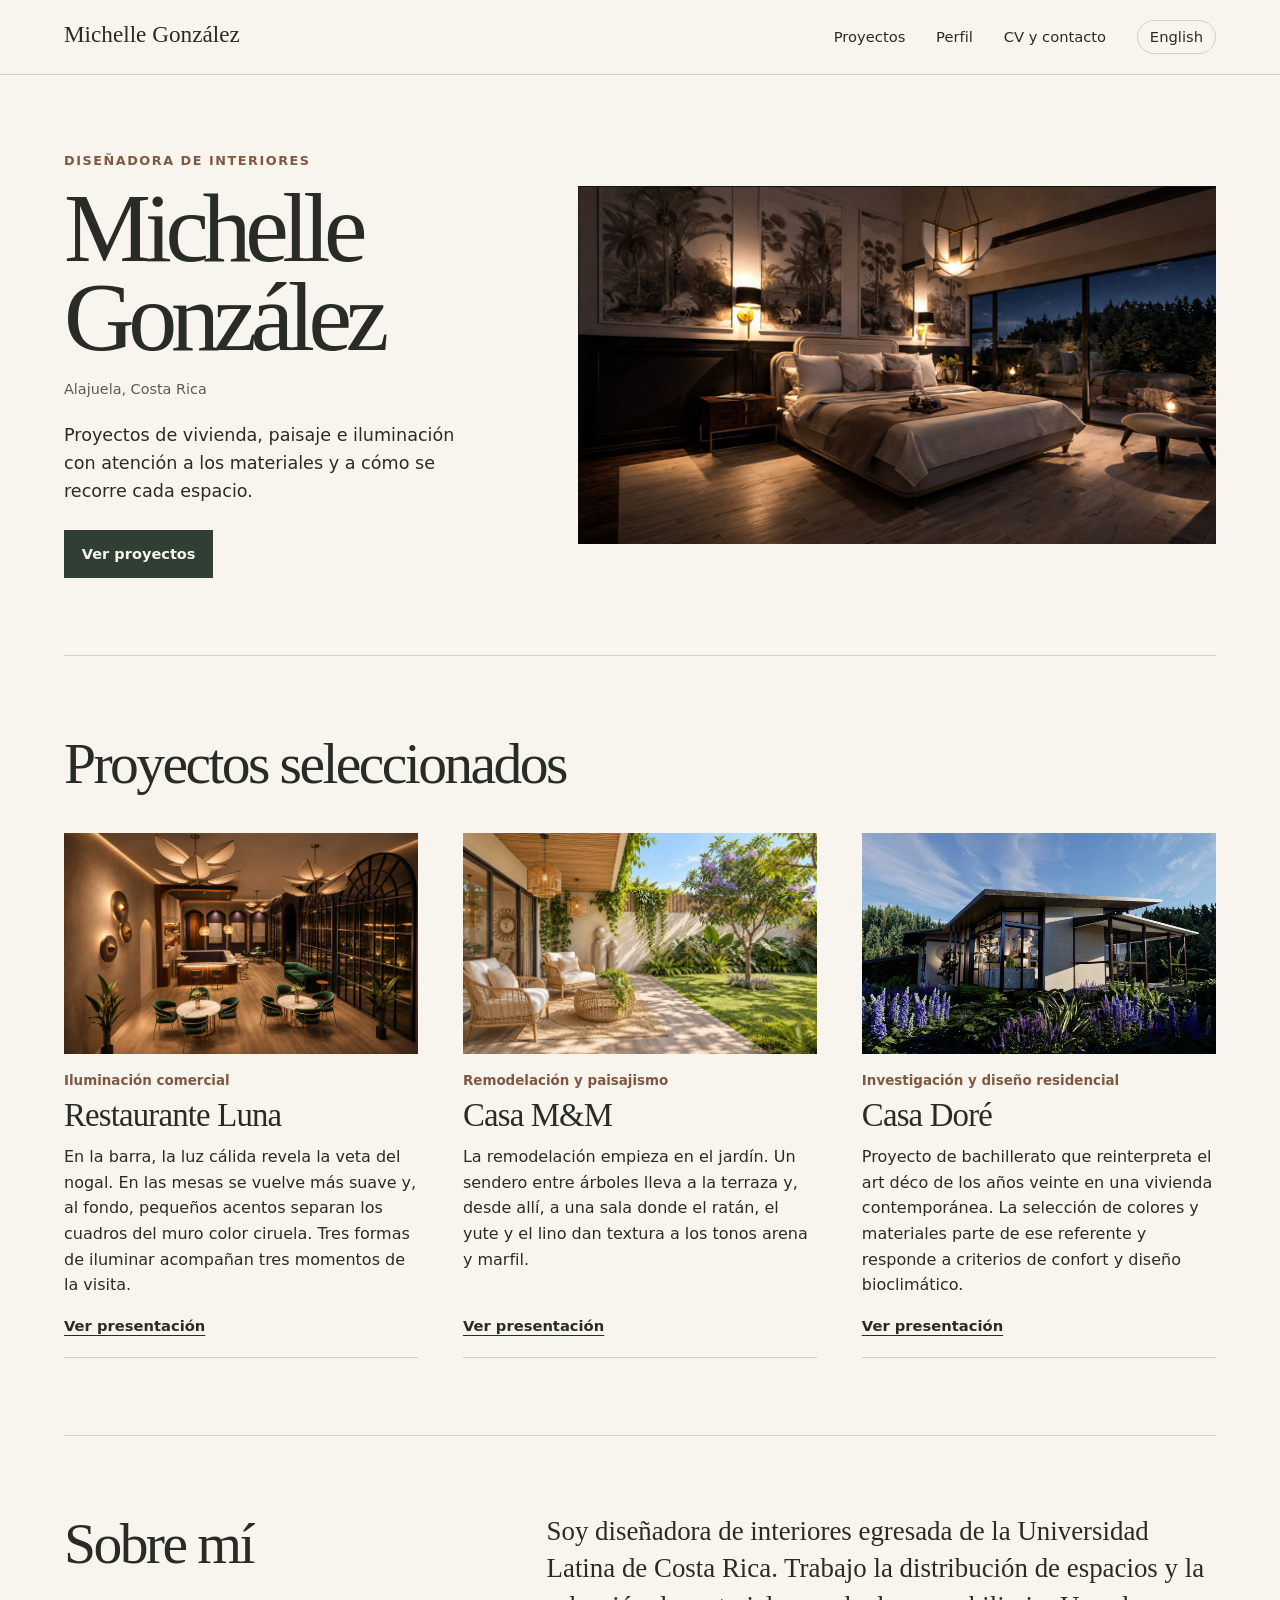
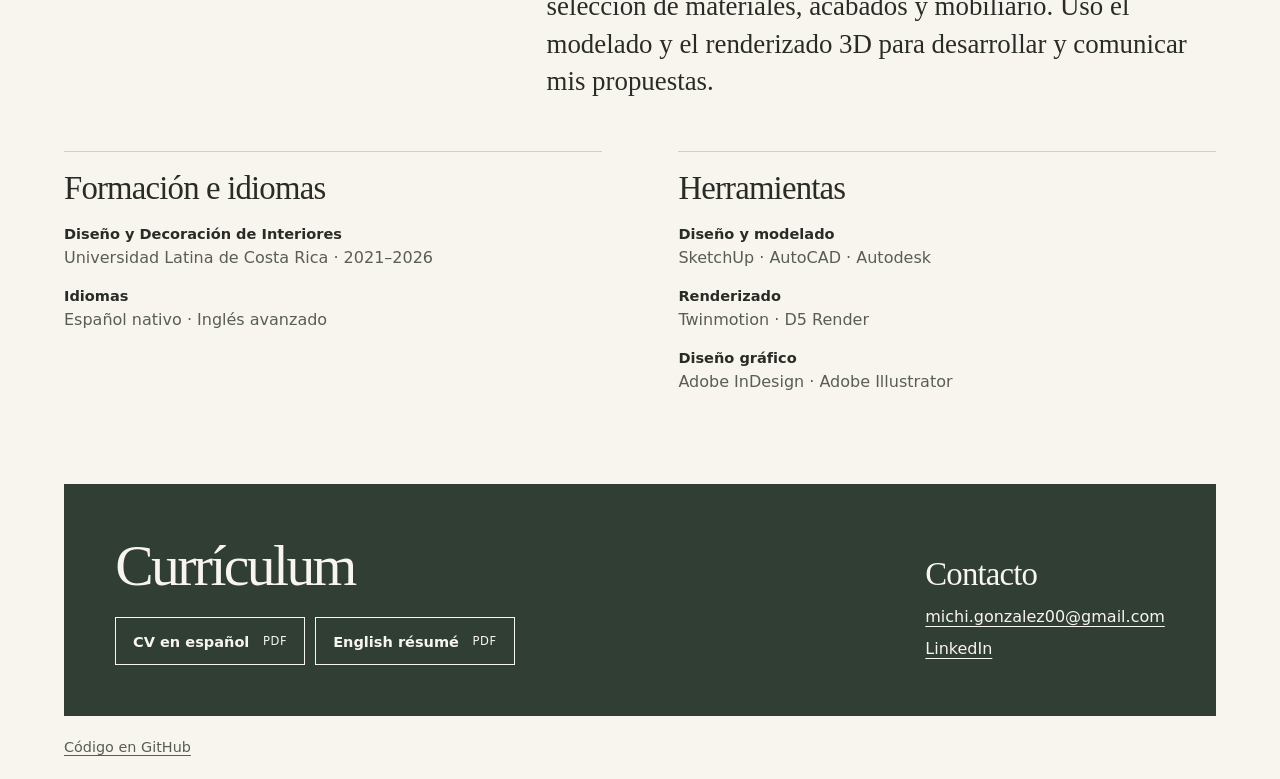
==== commit b953f85c: "Actualiza la imagen de Casa Doré" ====
--- a/public/index.html
+++ b/public/index.html
@@ -33,7 +33,7 @@
     <section class="projects" id="projects">
       <h2>Proyectos seleccionados</h2>
       <div class="project-grid">
-          <article class="project project-luna">
+          <article class="project">
             <a class="project-image" href="https://canva.link/41zohzijkpnqaip" aria-label="Ver presentación: Restaurante Luna">
               <img loading="lazy" src="img/luna.webp" alt="Restaurante Luna">
             </a>
@@ -42,7 +42,7 @@
             <p>En la barra, la luz cálida revela la veta del nogal. En las mesas se vuelve más suave y, al fondo, pequeños acentos separan los cuadros del muro color ciruela. Tres formas de iluminar acompañan tres momentos de la visita.</p>
             <a class="project-link" href="https://canva.link/41zohzijkpnqaip" aria-label="Ver presentación: Restaurante Luna">Ver presentación</a>
           </article>
-          <article class="project project-jardin">
+          <article class="project">
             <a class="project-image" href="https://canva.link/nnrv6c98b4fl7xy" aria-label="Ver presentación: Casa M&amp;M">
               <img loading="lazy" src="img/jardin.webp" alt="Casa M&amp;M">
             </a>
@@ -51,9 +51,9 @@
             <p>La remodelación empieza en el jardín. Un sendero entre árboles lleva a la terraza y, desde allí, a una sala donde el ratán, el yute y el lino dan textura a los tonos arena y marfil.</p>
             <a class="project-link" href="https://canva.link/nnrv6c98b4fl7xy" aria-label="Ver presentación: Casa M&amp;M">Ver presentación</a>
           </article>
-          <article class="project project-dore">
+          <article class="project">
             <a class="project-image" href="https://canva.link/pjuh55f2u64yrvx" aria-label="Ver presentación: Casa Doré">
-              <img loading="lazy" src="img/dore.webp" alt="Casa Doré">
+              <img loading="lazy" src="img/casa-dore.png" alt="Casa Doré">
             </a>
             <p class="project-category">Investigación y diseño residencial</p>
             <h3>Casa Doré</h3>
--- a/public/style.css
+++ b/public/style.css
@@ -191,13 +191,6 @@
 
 .project img { aspect-ratio: 8 / 5; }
 
-.project-dore .project-image { overflow: hidden; }
-
-.project-dore img {
-  transform: scale(1.46);
-  transform-origin: center bottom;
-}
-
 .project p { margin: .7rem 0 1rem; }
 
 .project .project-category {
